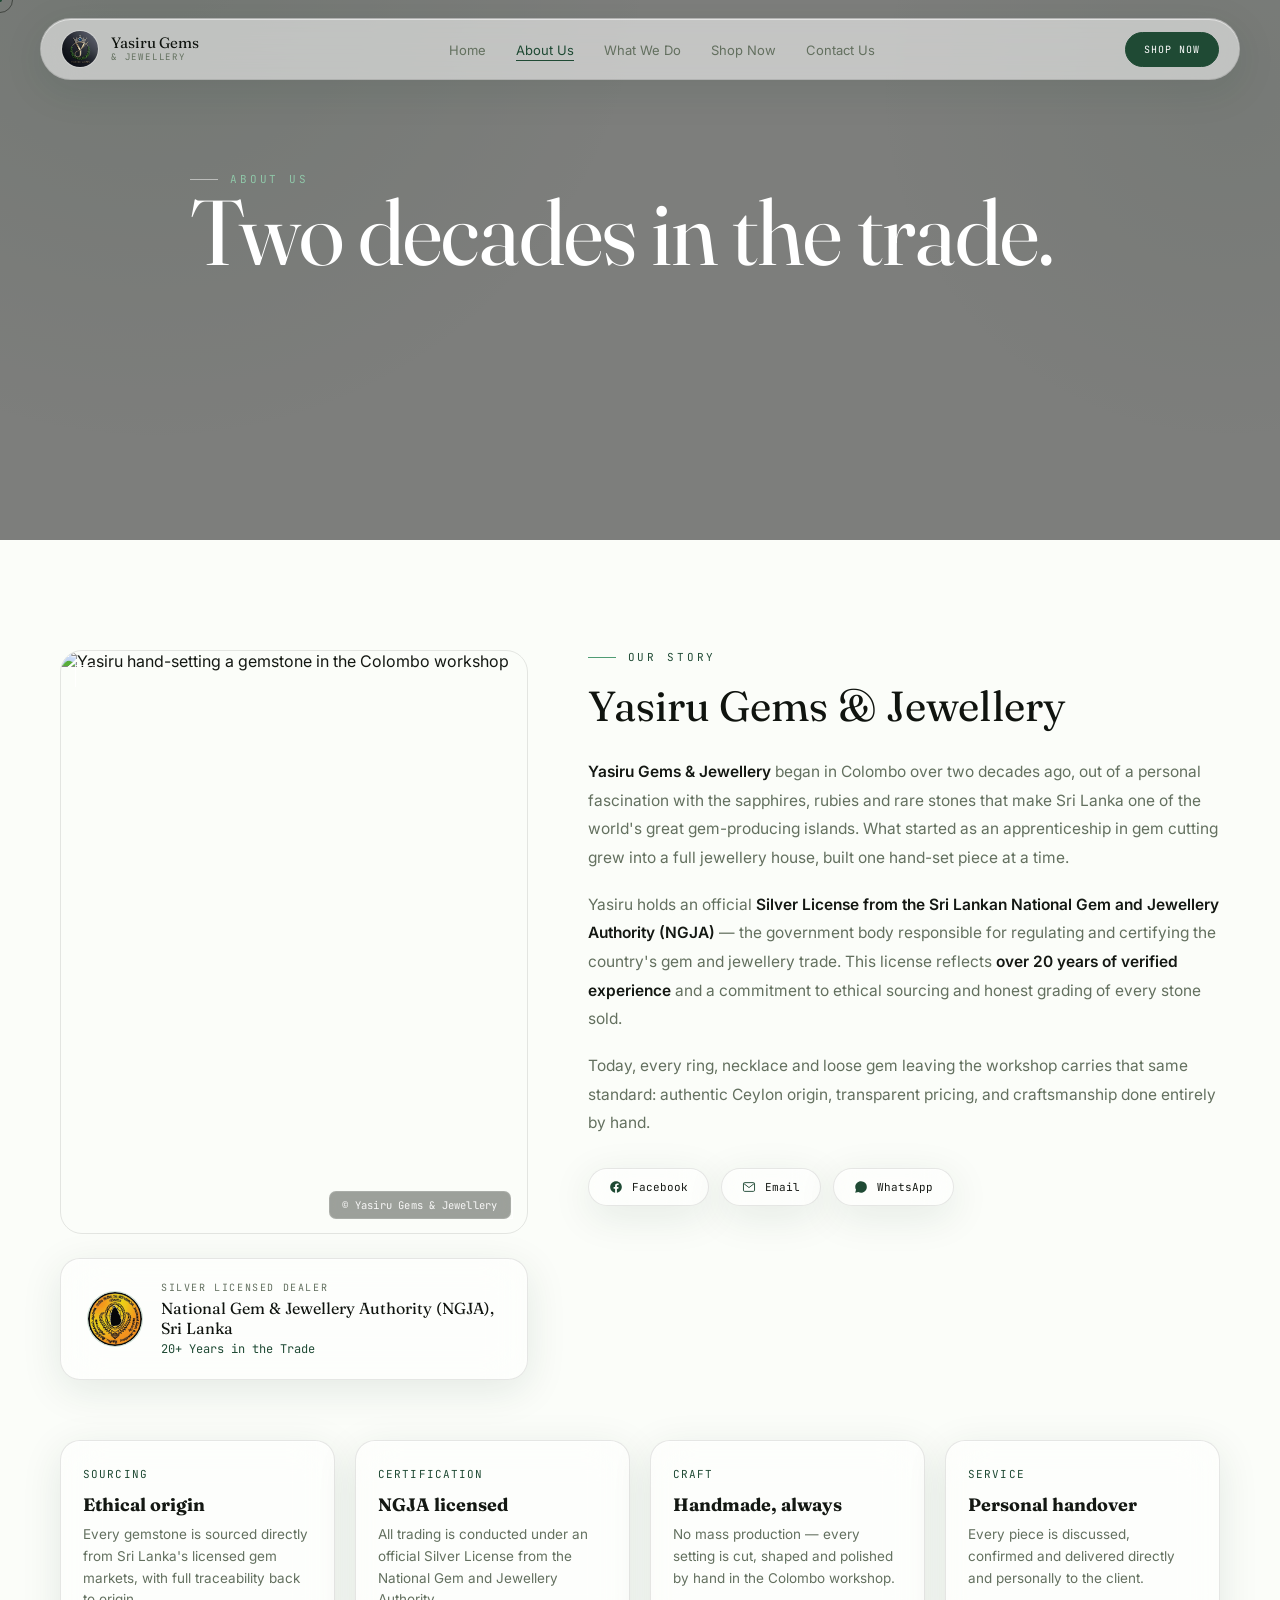
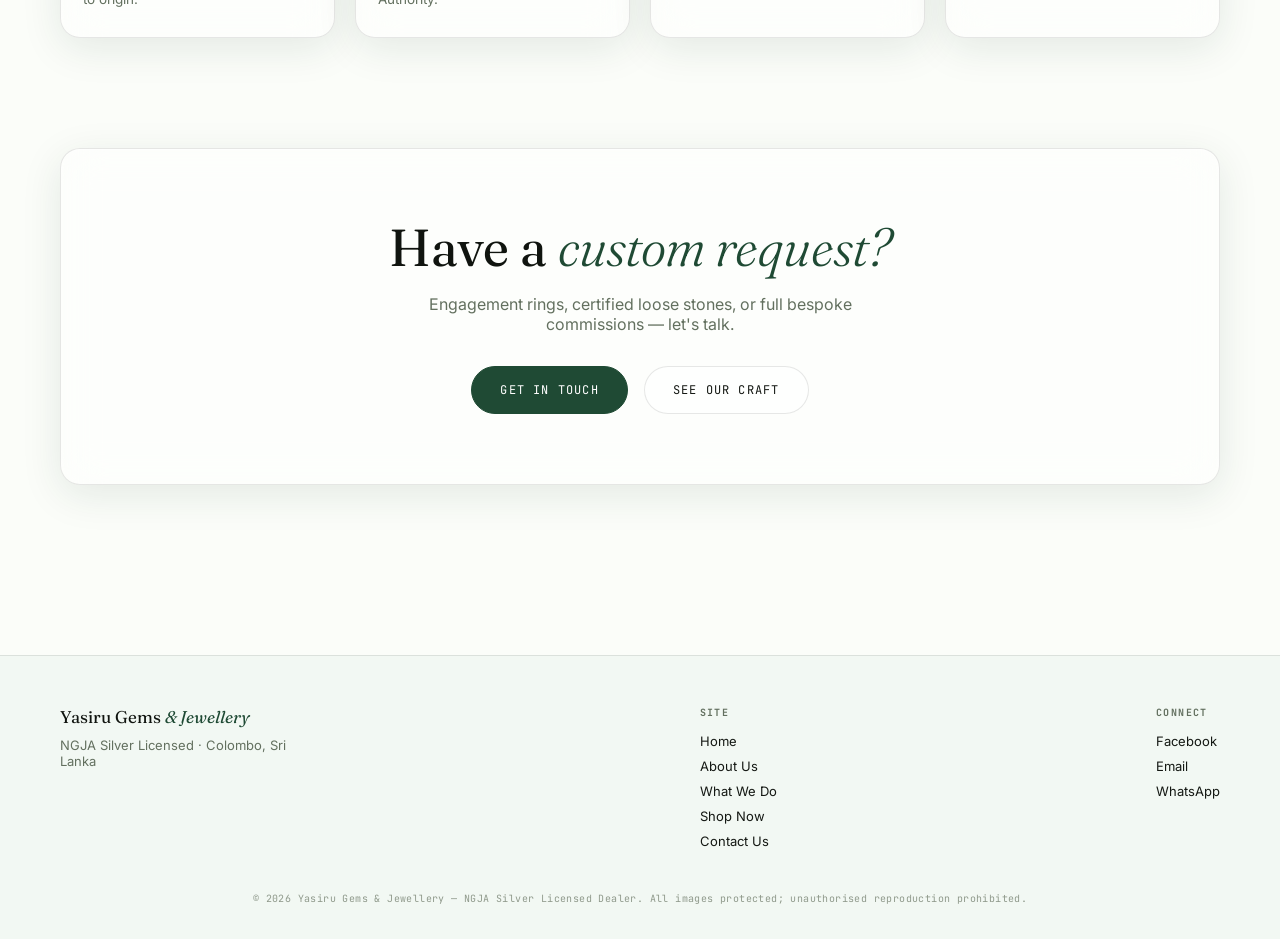
==== about.html @ 911e7b84 "Refactor hero section with new video implementation Updated the hero section to improve video handli" ====
<!DOCTYPE html>
<html lang="en">
<head>
<meta charset="UTF-8">
<meta name="viewport" content="width=device-width, initial-scale=1.0">
<title>About Us | Yasiru Gems &amp; Jewellery</title>
<meta name="description" content="Meet Yasiru — 20+ years crafting fine Sri Lankan gemstone jewellery, NGJA Silver Licensed dealer based in Colombo, Sri Lanka.">
<link rel="canonical" href="https://www.yasirugems.com/about.html">
<link rel="icon" type="image/png" href="YasiruGems.jpg">
<link rel="preconnect" href="https://fonts.googleapis.com">
<link rel="preconnect" href="https://fonts.gstatic.com" crossorigin>
<link href="https://fonts.googleapis.com/css2?family=Fraunces:ital,opsz,wght@0,9..144,300;0,9..144,400;0,9..144,500;0,9..144,600;1,9..144,400;1,9..144,500&family=Inter:wght@300;400;500;600&family=JetBrains+Mono:wght@300;400;500&display=swap" rel="stylesheet">
<link rel="stylesheet" href="assets/css/style.css">
</head>
<body data-whatsapp-number="94712802569">

<div class="bg-wash"></div>
<div class="cursor-ring" id="cursorRing"></div>
<div class="cursor-dot" id="cursorDot"></div>

<header>
  <div class="navbar glass">
    <a href="index.html" class="brand">
      <div class="logo-slot"><img src="YasiruGems.jpg"></div>
      <div class="brand-name">Yasiru Gems<span>&amp; Jewellery</span></div>
    </a>
    <nav>
      <ul>
        <li><a href="index.html">Home</a></li>
        <li><a href="about.html" class="active">About Us</a></li>
        <li><a href="what-we-do.html">What We Do</a></li>
        <li><a href="shop.html">Shop Now</a></li>
        <li><a href="contact.html">Contact Us</a></li>
      </ul>
    </nav>
    <a href="shop.html" class="btn small primary">Shop Now</a>
    <button class="nav-toggle" id="navToggle" aria-label="Menu"><span></span></button>
  </div>
</header>

<div class="mobile-menu" id="mobileMenu">
  <a href="index.html">Home</a>
  <a href="about.html" class="active">About Us</a>
  <a href="what-we-do.html">What We Do</a>
  <a href="shop.html">Shop Now</a>
  <a href="contact.html">Contact Us</a>
</div>

<section style="position: relative; width: 100%; height: 60vh; min-height: 400px; overflow: hidden; display: flex; align-items: center;">
  <video src="AboutBanner.mp4" autoplay muted loop playsinline style="position: absolute; top: 0; left: 0; width: 100%; height: 100%; object-fit: cover; z-index: 1;"></video>
  <div style="position: absolute; top: 0; left: 0; width: 100%; height: 100%; background: rgba(0,0,0,0.5); z-index: 2;"></div>
  <div class="hero-content" style="position: relative; z-index: 3; width: 100%;">
    <div class="wrap">
      <div class="eyebrow on-dark">ABOUT US</div>
      <h1 class="headline">Two decades in the trade.</h1>
    </div>
  </div>
</section>
  
<section class="section-pad">
  <div class="wrap">
    <div class="about-grid">
      <div class="reveal">
        <!-- PORTRAIT / WORKSHOP PHOTO: swap the src to update this image. Watermark is added automatically. -->
        <div class="portrait-frame">
          <img src="https://images.unsplash.com/photo-1617038220319-276d3cfab638?q=80&w=1000&auto=format&fit=crop" alt="Yasiru hand-setting a gemstone in the Colombo workshop">
          <div class="frame-corner frame-tl"></div>
          <div class="frame-corner frame-br"></div>
        </div>

        <!-- NGJA BADGE — replace the "N" below with <img src="assets/img/ngja-logo.png" alt="..."> to use the official NGJA logo -->
        <div class="cert-badge glass" style="margin-top:24px;">
          <div class="cert-ring"> <img src="NGJA.jpg"></div>
          <div class="cert-text">
            <div class="label">Silver Licensed Dealer</div>
            <div class="name">National Gem &amp; Jewellery Authority (NGJA), Sri Lanka</div>
            <div class="id">20+ Years in the Trade</div>
          </div>
        </div>
      </div>

      <div class="reveal about-copy" style="transition-delay:.1s">
        <div class="eyebrow">OUR STORY</div>
        <h2 style="font-family:var(--display);font-weight:400;font-size:clamp(28px,3.6vw,42px);margin:16px 0 26px;color:var(--black);">Yasiru Gems &amp; Jewellery</h2>

        <p><strong>Yasiru Gems &amp; Jewellery</strong> began in Colombo over two decades ago, out of a personal fascination with the sapphires, rubies and rare stones that make Sri Lanka one of the world's great gem-producing islands. What started as an apprenticeship in gem cutting grew into a full jewellery house, built one hand-set piece at a time.</p>

        <p>Yasiru holds an official <strong>Silver License from the Sri Lankan National Gem and Jewellery Authority (NGJA)</strong> — the government body responsible for regulating and certifying the country's gem and jewellery trade. This license reflects <strong>over 20 years of verified experience</strong> and a commitment to ethical sourcing and honest grading of every stone sold.</p>

        <p>Today, every ring, necklace and loose gem leaving the workshop carries that same standard: authentic Ceylon origin, transparent pricing, and craftsmanship done entirely by hand.</p>

        <!-- SOCIAL LINKS — edit hrefs to update -->
        <div class="social-row">
          <a class="social-pill glass" href="https://www.facebook.com/profile.php?id=61566966630931" target="_blank" rel="noopener">
            <svg viewBox="0 0 24 24" fill="currentColor"><path d="M22 12.06C22 6.5 17.52 2 12 2S2 6.5 2 12.06c0 5 3.66 9.15 8.44 9.94v-7.03H7.9v-2.9h2.54V9.85c0-2.5 1.49-3.89 3.78-3.89 1.09 0 2.23.2 2.23.2v2.46h-1.26c-1.24 0-1.63.77-1.63 1.56v1.88h2.78l-.44 2.9h-2.34V22c4.78-.8 8.44-4.94 8.44-9.94z"/></svg>
            Facebook
          </a>
          <a class="social-pill glass" href="mailto:Yasirugems@gmail.com">
            <svg viewBox="0 0 24 24" fill="none" stroke="currentColor" stroke-width="1.6"><rect x="2.5" y="4.5" width="19" height="15" rx="2"/><path d="M3 6l9 7 9-7"/></svg>
            Email
          </a>
          <a class="social-pill glass" href="#" data-whatsapp-msg="Hello Yasiru, I'd like to get in touch about your gems and jewellery.">
            <svg viewBox="0 0 24 24" fill="currentColor"><path d="M12.04 2C6.58 2 2.13 6.45 2.13 11.91c0 1.75.46 3.45 1.33 4.95L2.05 22l5.28-1.38a9.87 9.87 0 004.71 1.2h.01c5.46 0 9.91-4.45 9.91-9.91 0-2.65-1.03-5.14-2.9-7.01A9.82 9.82 0 0012.04 2z"/></svg>
            WhatsApp
          </a>
        </div>
      </div>
    </div>

    <!-- ============================================================
         VALUES TIMELINE — EDIT: tag, title, body for each card
         ============================================================ -->
    <div class="timeline">
      <div class="timeline-item glass reveal">
        <div class="yr">SOURCING</div>
        <h4>Ethical origin</h4>
        <p>Every gemstone is sourced directly from Sri Lanka's licensed gem markets, with full traceability back to origin.</p>
      </div>
      <div class="timeline-item glass reveal" style="transition-delay:.06s">
        <div class="yr">CERTIFICATION</div>
        <h4>NGJA licensed</h4>
        <p>All trading is conducted under an official Silver License from the National Gem and Jewellery Authority.</p>
      </div>
      <div class="timeline-item glass reveal" style="transition-delay:.12s">
        <div class="yr">CRAFT</div>
        <h4>Handmade, always</h4>
        <p>No mass production — every setting is cut, shaped and polished by hand in the Colombo workshop.</p>
      </div>
      <div class="timeline-item glass reveal" style="transition-delay:.18s">
        <div class="yr">SERVICE</div>
        <h4>Personal handover</h4>
        <p>Every piece is discussed, confirmed and delivered directly and personally to the client.</p>
      </div>
    </div>
  </div>
</section>

<!-- ============ CTA — EDIT: heading, subtext, button labels/links ============ -->
<section class="section-pad" style="padding-top:0;">
  <div class="wrap">
    <div class="cta-panel glass reveal">
      <h2>Have a <em>custom request?</em></h2>
      <p>Engagement rings, certified loose stones, or full bespoke commissions — let's talk.</p>
      <div class="cta-actions">
        <a class="btn primary" href="contact.html">Get in Touch</a>
        <a class="btn" href="what-we-do.html">See Our Craft</a>
      </div>
    </div>
  </div>
</section>

<footer>
  <div class="wrap">
    <div class="footer-grid">
      <div>
        <div class="footer-brand">Yasiru Gems <em>&amp; Jewellery</em></div>
        <p style="color:var(--mist);font-size:13px;margin-top:10px;max-width:260px;">NGJA Silver Licensed &middot; Colombo, Sri Lanka</p>
      </div>
      <div class="footer-col">
        <h5>Site</h5>
        <a href="index.html">Home</a>
        <a href="about.html">About Us</a>
        <a href="what-we-do.html">What We Do</a>
        <a href="shop.html">Shop Now</a>
        <a href="contact.html">Contact Us</a>
      </div>
      <div class="footer-col">
        <h5>Connect</h5>
        <a href="https://www.facebook.com/profile.php?id=61566966630931" target="_blank" rel="noopener">Facebook</a>
        <a href="mailto:Yasirugems@gmail.com">Email</a>
        <a href="#" data-whatsapp-msg="Hello Yasiru, I'd like to get in touch about your gems and jewellery.">WhatsApp</a>
      </div>
    </div>
    <div class="footer-note">&copy; <span class="js-year"></span> Yasiru Gems &amp; Jewellery — NGJA Silver Licensed Dealer. All images protected; unauthorised reproduction prohibited.</div>
  </div>
</footer>

<script src="assets/js/main.js"></script>
</body>
</html>
---- assets/css/style.css ----
/* ==========================================================================
   Yasiru Gems & Jewellery — shared stylesheet
   Palette: light green (jade/emerald) / white / black · liquid glass (glassmorphism)
   ========================================================================== */

:root{
  --green-deep:   #1F4A34;
  --green:        #4F9C74;
  --green-mid:    #8FC7A8;
  --green-light:  #E1F3E7;
  --black:        #10140F;
  --ink:          #141813;
  --mist:         #63705F;
  --mist-soft:    #8F998B;
  --white:        #FBFDF9;
  --paper:        #F2F8F3;

  --glass-fill:      rgba(255,255,255,0.55);
  --glass-fill-soft: rgba(255,255,255,0.38);
  --glass-border:    rgba(20,24,19,0.10);
  --glass-shadow:    0 10px 40px rgba(20,60,40,0.10);

  --glass-fill-dark:   rgba(16,20,15,0.44);
  --glass-border-dark: rgba(255,255,255,0.18);

  --display: 'Fraunces', serif;
  --body: 'Inter', sans-serif;
  --mono: 'JetBrains Mono', monospace;

  --radius: 20px;
  --radius-sm: 12px;
  --container: 1240px;
}

*{margin:0;padding:0;box-sizing:border-box;}
html{scroll-behavior:smooth;}

body{
  background:var(--white);
  color:var(--ink);
  font-family:var(--body);
  overflow-x:hidden;
  -webkit-font-smoothing:antialiased;
  cursor:none;
}
@media (hover:none), (pointer:coarse){ body{cursor:auto;} }

a{color:inherit;text-decoration:none;}
ul{list-style:none;}
img{max-width:100%;display:block;-webkit-user-drag:none;user-select:none;}
button{font-family:inherit;}
::selection{background:rgba(127,174,140,0.35);}

.wrap{max-width:var(--container);margin:0 auto;padding:0 40px;}
section{position:relative;}

/* background texture wash */
.bg-wash{
  position:fixed;inset:0;z-index:-1;pointer-events:none;
  background:
    radial-gradient(900px circle at 12% -6%, rgba(127,174,140,0.16), transparent 55%),
    radial-gradient(700px circle at 96% 10%, rgba(127,174,140,0.10), transparent 50%),
    var(--white);
}

/* ---------- custom cursor ---------- */
.cursor-ring{
  position:fixed;top:0;left:0;width:26px;height:26px;
  border:1px solid rgba(23,27,21,0.55);
  border-radius:50%;pointer-events:none;z-index:9999;
  transform:translate(-50%,-50%);
  transition:width .25s ease,height .25s ease,border-color .25s ease,background .25s ease;
}
.cursor-ring::before{
  content:'';position:absolute;top:50%;left:50%;width:3px;height:3px;
  background:var(--green-deep);border-radius:50%;transform:translate(-50%,-50%);
}
.cursor-ring.hovered{width:58px;height:58px;background:rgba(127,174,140,0.14);border-color:var(--green);}
.cursor-ring.on-dark{border-color:rgba(255,255,255,0.7);}
.cursor-ring.on-dark::before{background:#fff;}
.cursor-dot{position:fixed;top:0;left:0;width:4px;height:4px;background:var(--green-deep);border-radius:50%;pointer-events:none;z-index:9999;transform:translate(-50%,-50%);}
@media (hover:none), (pointer:coarse){ .cursor-ring,.cursor-dot{display:none;} }

/* ---------- glass utility ---------- */
.glass{
  background:var(--glass-fill);
  backdrop-filter:blur(20px) saturate(140%);
  -webkit-backdrop-filter:blur(20px) saturate(140%);
  border:1px solid var(--glass-border);
  border-radius:var(--radius);
  box-shadow:var(--glass-shadow), inset 0 1px 0 rgba(255,255,255,0.5);
  position:relative;overflow:hidden;
}
.glass::after{
  content:'';position:absolute;inset:0;pointer-events:none;
  background:radial-gradient(380px circle at var(--mx,50%) var(--my,50%), rgba(127,174,140,0.20), transparent 60%);
  opacity:0;transition:opacity .35s ease;
}
.glass:hover::after{opacity:1;}
.glass-dark{
  background:var(--glass-fill-dark);
  backdrop-filter:blur(18px) saturate(140%);
  -webkit-backdrop-filter:blur(18px) saturate(140%);
  border:1px solid var(--glass-border-dark);
  color:#fff;
}
.glass-dark::after{background:radial-gradient(380px circle at var(--mx,50%) var(--my,50%), rgba(255,255,255,0.14), transparent 60%);}

/* ---------- eyebrow / headings ---------- */
.eyebrow{
  font-family:var(--mono);font-size:11px;letter-spacing:.26em;text-transform:uppercase;
  color:var(--green-deep);display:flex;align-items:center;gap:12px;
}
.eyebrow::before{content:'';width:28px;height:1px;background:var(--green);display:inline-block;}
.eyebrow.on-dark{color:var(--green-mid);}
.eyebrow.on-dark::before{background:rgba(255,255,255,0.5);}

.section-head{max-width:640px;margin-bottom:50px;}
.section-head h2{font-family:var(--display);font-weight:400;font-size:clamp(30px,4vw,48px);margin-top:16px;line-height:1.1;color:var(--black);}
.section-head h2 em{font-style:italic;color:var(--green-deep);font-weight:300;}
.section-head p{color:var(--mist);font-weight:400;margin-top:16px;line-height:1.7;}
.section-pad{padding:110px 0;}
@media (max-width:720px){ .section-pad{padding:76px 0;} .wrap{padding:0 22px;} }

/* ---------- buttons ---------- */
.btn{
  display:inline-flex;align-items:center;gap:10px;padding:15px 28px;border-radius:100px;
  font-family:var(--mono);font-size:12px;letter-spacing:.1em;text-transform:uppercase;
  border:1px solid var(--glass-border);background:rgba(255,255,255,0.5);color:var(--ink);
  transition:all .35s ease;cursor:pointer;
}
.btn:hover{background:#fff;border-color:var(--green);box-shadow:0 8px 30px rgba(127,174,140,0.30);transform:translateY(-1px);}
.btn.primary{background:var(--green-deep);color:#fff;border-color:var(--green-deep);}
.btn.primary:hover{background:#26402f;box-shadow:0 10px 34px rgba(47,74,59,0.35);}
.btn.on-dark{background:rgba(255,255,255,0.12);color:#fff;border-color:rgba(255,255,255,0.3);}
.btn.on-dark:hover{background:rgba(255,255,255,0.22);}
.btn.small{padding:10px 18px;font-size:10px;}
.btn svg{width:14px;height:14px;}

/* ============================================================
   NAV
   ============================================================ */
header{position:fixed;top:0;left:0;right:0;z-index:100;padding:18px 0;display:flex;justify-content:center;}
.navbar{width:calc(100% - 80px);max-width:1200px;display:flex;align-items:center;justify-content:space-between;padding:11px 20px;border-radius:100px;}
.brand{display:flex;align-items:center;gap:12px;}
.logo-slot{
  width:38px;height:38px;border-radius:50%;border:1px solid var(--glass-border);
  display:flex;align-items:center;justify-content:center;overflow:hidden;flex-shrink:0;
  font-family:var(--display);font-style:italic;font-size:15px;background:rgba(255,255,255,0.6);color:var(--green-deep);
}
.logo-slot img{width:100%;height:100%;object-fit:cover;}
.brand-name{font-family:var(--display);font-size:15px;color:var(--black);line-height:1.1;}
.brand-name span{display:block;font-family:var(--mono);font-size:9px;letter-spacing:.2em;color:var(--mist);text-transform:uppercase;margin-top:2px;}
nav ul{display:flex;gap:30px;}
nav a{font-size:13px;color:var(--mist);position:relative;padding-bottom:3px;transition:color .3s ease;}
nav a:hover, nav a.active{color:var(--green-deep);}
nav a::after{content:'';position:absolute;left:0;bottom:0;width:0;height:1px;background:var(--green-deep);transition:width .3s ease;}
nav a:hover::after, nav a.active::after{width:100%;}
.nav-toggle{display:none;width:38px;height:38px;border-radius:50%;border:1px solid var(--glass-border);align-items:center;justify-content:center;cursor:pointer;background:transparent;}
.nav-toggle span,.nav-toggle span::before,.nav-toggle span::after{content:'';display:block;width:16px;height:1px;background:var(--ink);position:relative;}
.nav-toggle span::before{position:absolute;top:-5px;}
.nav-toggle span::after{position:absolute;top:5px;}
.mobile-menu{position:fixed;inset:0;z-index:99;background:rgba(251,253,249,0.97);backdrop-filter:blur(20px);display:flex;flex-direction:column;align-items:center;justify-content:center;gap:28px;opacity:0;pointer-events:none;transition:opacity .4s ease;}
.mobile-menu.open{opacity:1;pointer-events:all;}
.mobile-menu a{font-family:var(--display);font-size:26px;color:var(--ink);}
.mobile-menu a.active{color:var(--green-deep);font-style:italic;}
@media (max-width:820px){
  nav ul{display:none;}
  .nav-toggle{display:flex;}
  .navbar{width:calc(100% - 32px);padding:9px 16px;}
}

/* ============================================================
   HERO (with background banner image)
   ============================================================ */
.hero-bg{
  min-height:100vh;position:relative;display:flex;align-items:flex-end;
  background-size:cover;background-position:center;
}
.hero-bg::before{
  content:'';position:absolute;inset:0;
  background:linear-gradient(180deg, rgba(18,22,15,0.35) 0%, rgba(18,22,15,0.20) 40%, rgba(18,22,15,0.78) 100%);
}
.hero-content{position:relative;z-index:2;padding:0 0 90px;width:100%;color:#fff;}
.hero-content .wrap{max-width:980px;}
h1.headline{font-family:var(--display);font-weight:400;font-size:clamp(40px,7.2vw,92px);line-height:1.0;letter-spacing:-0.01em;}
h1.headline em{font-style:italic;font-weight:300;color:var(--green-mid);}
.hero-sub{margin-top:24px;max-width:540px;font-size:16px;line-height:1.75;font-weight:300;color:rgba(255,255,255,0.86);}
.hero-actions{margin-top:38px;display:flex;gap:16px;flex-wrap:wrap;}
.hero-pagehead{
  min-height:56vh;display:flex;align-items:flex-end;background-size:cover;background-position:center;position:relative;
}
.hero-pagehead::before{content:'';position:absolute;inset:0;background:linear-gradient(180deg, rgba(18,22,15,0.30) 0%, rgba(18,22,15,0.75) 100%);}
.hero-pagehead .hero-content{padding-bottom:64px;}
.hero-pagehead h1.headline{font-size:clamp(34px,6vw,66px);}

/* ---------- stats strip ---------- */
.stats-strip{display:grid;grid-template-columns:repeat(4,1fr);}
.stat{padding:34px 26px;border-right:1px solid var(--glass-border);}
.stat:last-child{border-right:none;}
.stat .num{font-family:var(--display);font-size:34px;font-style:italic;color:var(--green-deep);}
.stat .lbl{font-family:var(--mono);font-size:10px;letter-spacing:.12em;text-transform:uppercase;color:var(--mist);margin-top:8px;}
@media (max-width:820px){ .stats-strip{grid-template-columns:repeat(2,1fr);} .stat:nth-child(2){border-right:none;} }

/* ============================================================
   ABOUT
   ============================================================ */
.about-grid{display:grid;grid-template-columns:0.85fr 1.15fr;gap:60px;align-items:start;}
.portrait-frame{border-radius:22px;overflow:hidden;position:relative;border:1px solid var(--glass-border);aspect-ratio:4/5;}
.portrait-frame img{width:100%;height:100%;object-fit:cover;}
.portrait-frame .frame-corner{position:absolute;width:22px;height:22px;border-color:rgba(255,255,255,0.85);}
.frame-tl{top:14px;left:14px;border-top:1px solid;border-left:1px solid;}
.frame-br{bottom:14px;right:14px;border-bottom:1px solid;border-right:1px solid;}
.about-copy p{color:var(--mist);font-weight:400;line-height:1.85;font-size:15.5px;margin-bottom:18px;}
.about-copy p strong{color:var(--ink);font-weight:600;}
.cert-badge{margin-top:28px;padding:22px 26px;display:flex;align-items:center;gap:18px;}
.cert-ring{width:56px;height:56px;border-radius:50%;border:1px solid var(--glass-border);display:flex;align-items:center;justify-content:center;flex-shrink:0;font-family:var(--display);font-style:italic;font-size:20px;color:var(--green-deep);position:relative;background:var(--green-light);overflow:hidden;}
.cert-ring::before{content:'';position:absolute;inset:5px;border:1px dashed rgba(47,74,59,0.3);border-radius:50%;pointer-events:none;}
.cert-ring img{width:100%;height:100%;object-fit:cover;border-radius:50%;}
.cert-text .label{font-family:var(--mono);font-size:10px;letter-spacing:.16em;text-transform:uppercase;color:var(--mist);}
.cert-text .name{font-family:var(--display);font-size:16px;margin-top:4px;color:var(--black);}
.cert-text .id{font-family:var(--mono);font-size:12px;color:var(--green-deep);margin-top:3px;}
.social-row{margin-top:30px;display:flex;gap:12px;flex-wrap:wrap;}
.social-pill{display:flex;align-items:center;gap:9px;padding:11px 20px;border-radius:100px;font-family:var(--mono);font-size:11px;}
.social-pill svg{width:14px;height:14px;color:var(--green-deep);}

.timeline{margin-top:60px;display:grid;grid-template-columns:repeat(4,1fr);gap:20px;}
.timeline-item{padding:26px 22px;}
.timeline-item .yr{font-family:var(--mono);font-size:11px;color:var(--green-deep);letter-spacing:.1em;}
.timeline-item h4{font-family:var(--display);font-size:18px;margin:12px 0 8px;}
.timeline-item p{color:var(--mist);font-size:13.5px;line-height:1.6;}
@media (max-width:1000px){ .about-grid{grid-template-columns:1fr;} .timeline{grid-template-columns:repeat(2,1fr);} }

/* ============================================================
   SERVICES ("What We Do")
   ============================================================ */
.services-grid{display:grid;grid-template-columns:repeat(3,1fr);gap:24px;}
.service-card{padding:36px 30px;}
.service-card .icon{width:52px;height:52px;border-radius:16px;background:var(--green-light);display:flex;align-items:center;justify-content:center;margin-bottom:22px;}
.service-card .icon svg{width:24px;height:24px;color:var(--green-deep);}
.service-card h3{font-family:var(--display);font-size:22px;font-weight:400;margin-bottom:12px;color:var(--black);}
.service-card p{color:var(--mist);font-size:14.5px;line-height:1.75;}
.service-card ul{margin-top:16px;}
.service-card li{font-family:var(--mono);font-size:11px;color:var(--green-deep);padding:6px 0;border-top:1px solid var(--glass-border);letter-spacing:.03em;}
@media (max-width:900px){ .services-grid{grid-template-columns:1fr;} }

.process-strip{display:grid;grid-template-columns:repeat(4,1fr);gap:20px;margin-top:60px;}
.process-step{padding:24px 20px;text-align:left;}
.process-step .n{font-family:var(--display);font-style:italic;font-size:26px;color:var(--green-mid);}
.process-step h4{font-family:var(--display);font-size:16px;margin:10px 0 6px;}
.process-step p{color:var(--mist);font-size:13px;line-height:1.6;}
@media (max-width:820px){ .process-strip{grid-template-columns:repeat(2,1fr);} }

/* ============================================================
   GALLERY / MEDIA CENTER
   ============================================================ */
.gallery-toolbar{display:flex;justify-content:space-between;align-items:flex-end;flex-wrap:wrap;gap:24px;margin-bottom:50px;}
.filters{display:flex;gap:10px;flex-wrap:wrap;}
.filter-btn{padding:9px 18px;border-radius:100px;border:1px solid var(--glass-border);font-family:var(--mono);font-size:11px;letter-spacing:.06em;text-transform:uppercase;color:var(--mist);background:rgba(255,255,255,0.5);cursor:pointer;transition:all .3s ease;}
.filter-btn:hover{color:var(--green-deep);border-color:var(--green);}
.filter-btn.active{background:var(--green-deep);color:#fff;border-color:var(--green-deep);}

.search-row{position:relative;max-width:280px;width:100%;}
.search-row input{
  width:100%;padding:11px 16px 11px 38px;border-radius:100px;border:1px solid var(--glass-border);
  background:rgba(255,255,255,0.5);font-family:var(--mono);font-size:12px;color:var(--ink);outline:none;
}
.search-row input:focus{border-color:var(--green);}
.search-row svg{position:absolute;left:14px;top:50%;transform:translateY(-50%);width:14px;height:14px;color:var(--mist);}

.gallery-grid{display:grid;grid-template-columns:repeat(3,1fr);gap:26px;}
.photo-card{display:flex;flex-direction:column;opacity:0;transform:translateY(24px);transition:opacity .7s cubic-bezier(.16,1,.3,1), transform .7s cubic-bezier(.16,1,.3,1);}
.photo-card.in-view{opacity:1;transform:translateY(0);}
.photo-card[data-size="tall"]{grid-row:span 2;}
.photo-card:hover{transform:translateY(-6px);}

.photo-frame{position:relative;border-radius:18px;overflow:hidden;border:1px solid var(--glass-border);flex:1;min-height:250px;background:var(--paper);cursor:pointer;}
.photo-frame img{width:100%;height:100%;object-fit:cover;display:block;transition:transform .6s cubic-bezier(.16,1,.3,1);}
.photo-card:hover .photo-frame img{transform:scale(1.045);}

/* ==========================================================================
   GLOBAL AUTOMATIC WATERMARK
   Applied purely in CSS to every image frame on the site — hero banners,
   the portrait, and every gallery/product photo. Nothing needs to be
   added per image; any element using one of the classes below gets the
   stamp automatically. To change the watermark text, edit the single
   line below marked "WATERMARK TEXT" — it updates every image at once.
   ========================================================================== */
.photo-frame,
.portrait-frame,
.hero-bg,
.hero-pagehead{ position:relative; } /* required so the stamp can be positioned inside */

.photo-frame::after,
.portrait-frame::after,
.hero-bg::after,
.hero-pagehead::after{
  content:"© Yasiru Gems & Jewellery";     /* <-- WATERMARK TEXT — edit this line only */
  position:absolute;
  bottom:14px; right:16px;
  z-index:5;
  font-family:var(--mono);
  font-size:10.5px;
  letter-spacing:.02em;
  color:rgba(255,255,255,0.92);
  background:rgba(15,20,13,0.4);
  backdrop-filter:blur(6px);-webkit-backdrop-filter:blur(6px);
  padding:6px 12px;
  border-radius:7px;
  border:1px solid rgba(255,255,255,0.14);
  pointer-events:none;
  white-space:nowrap;
}
/* Hero banners sit lower in the viewport, so nudge their stamp up slightly */
.hero-bg::after,
.hero-pagehead::after{ bottom:26px; }
@media (max-width:560px){
  .photo-frame::after,
  .portrait-frame::after,
  .hero-bg::after,
  .hero-pagehead::after{ font-size:9px; padding:5px 9px; }
}
.media-overlay{position:absolute;inset:0;background:linear-gradient(180deg, transparent 40%, rgba(15,20,13,0.86) 100%);opacity:0;transition:opacity .4s ease;display:flex;flex-direction:column;justify-content:flex-end;padding:22px;}
.photo-card:hover .media-overlay{opacity:1;}
.overlay-top{position:absolute;top:16px;left:16px;right:16px;display:flex;justify-content:space-between;align-items:flex-start;opacity:0;transition:opacity .4s ease;}
.photo-card:hover .overlay-top{opacity:1;}
.id-tag{font-family:var(--mono);font-size:10px;letter-spacing:.08em;padding:6px 12px;border-radius:100px;background:rgba(15,20,13,0.5);backdrop-filter:blur(8px);border:1px solid rgba(255,255,255,0.2);color:#fff;}
.protected-tag{font-family:var(--mono);font-size:9px;letter-spacing:.08em;color:#dfe8dd;display:flex;align-items:center;gap:5px;padding:6px 10px;border-radius:100px;background:rgba(15,20,13,0.5);backdrop-filter:blur(8px);border:1px solid rgba(255,255,255,0.14);}
.protected-tag svg{width:10px;height:10px;}
.overlay-info h3{font-family:var(--display);font-size:19px;font-weight:400;color:#fff;margin-bottom:6px;}
.overlay-meta{font-family:var(--mono);font-size:10.5px;color:var(--green-mid);letter-spacing:.04em;margin-bottom:10px;}
.hashtags{display:flex;flex-wrap:wrap;gap:6px;margin-bottom:16px;}
.hashtags span{font-family:var(--mono);font-size:9.5px;color:#cfe0d1;background:rgba(255,255,255,0.08);padding:3px 9px;border-radius:100px;}
.buy-row{display:flex;align-items:center;justify-content:space-between;gap:10px;}
.price-tag{font-family:var(--mono);font-size:13px;color:#fff;}
.buy-btn{display:flex;align-items:center;gap:8px;padding:10px 18px;border-radius:100px;background:var(--green);color:#0f1a13;font-family:var(--mono);font-size:10.5px;letter-spacing:.06em;text-transform:uppercase;border:none;cursor:pointer;transition:all .3s ease;white-space:nowrap;}
.buy-btn:hover{background:#94c2a0;box-shadow:0 0 24px rgba(127,174,140,0.5);transform:translateY(-1px);}
.buy-btn svg{width:13px;height:13px;}
.photo-caption{padding:16px 4px 0;display:flex;justify-content:space-between;align-items:baseline;}
.cap-title{font-family:var(--display);font-size:16px;color:var(--black);}
.cap-loc{font-family:var(--mono);font-size:10px;color:var(--mist);letter-spacing:.05em;text-transform:uppercase;}
.empty-state{grid-column:1/-1;padding:60px 20px;text-align:center;color:var(--mist);font-family:var(--mono);font-size:13px;}

@media (max-width:1000px){ .gallery-grid{grid-template-columns:repeat(2,1fr);} }
@media (max-width:640px){ .gallery-grid{grid-template-columns:1fr;} .photo-card[data-size="tall"]{grid-row:span 1;} }

/* ============================================================
   CONTACT
   ============================================================ */
.contact-grid{display:grid;grid-template-columns:1fr 1fr;gap:26px;}
.contact-card{padding:36px 32px;}
.contact-card h3{font-family:var(--display);font-size:22px;margin-bottom:10px;color:var(--black);}
.contact-card p{color:var(--mist);font-size:14px;line-height:1.7;margin-bottom:22px;}
.contact-links{display:flex;flex-direction:column;gap:12px;}
.contact-links a{display:flex;align-items:center;gap:12px;padding:14px 18px;border-radius:14px;border:1px solid var(--glass-border);background:rgba(255,255,255,0.5);font-family:var(--mono);font-size:12.5px;transition:all .3s ease;}
.contact-links a:hover{border-color:var(--green);background:#fff;transform:translateX(4px);}
.contact-links svg{width:16px;height:16px;color:var(--green-deep);flex-shrink:0;}
.contact-form{display:flex;flex-direction:column;gap:14px;}
.contact-form input, .contact-form textarea{
  padding:14px 16px;border-radius:12px;border:1px solid var(--glass-border);background:rgba(255,255,255,0.5);
  font-family:var(--body);font-size:14px;color:var(--ink);outline:none;resize:vertical;
}
.contact-form input:focus, .contact-form textarea:focus{border-color:var(--green);}
.contact-form label{font-family:var(--mono);font-size:10px;letter-spacing:.1em;text-transform:uppercase;color:var(--mist);margin-bottom:-6px;}
@media (max-width:900px){ .contact-grid{grid-template-columns:1fr;} }

/* ============================================================
   CTA PANEL (shared, e.g. before footer)
   ============================================================ */
.cta-panel{padding:70px 60px;text-align:center;}
.cta-panel h2{font-family:var(--display);font-size:clamp(28px,5vw,52px);font-weight:400;line-height:1.1;color:var(--black);}
.cta-panel h2 em{font-style:italic;color:var(--green-deep);font-weight:300;}
.cta-panel p{color:var(--mist);margin:18px auto 32px;max-width:480px;}
.cta-actions{display:flex;justify-content:center;gap:16px;flex-wrap:wrap;}
@media (max-width:720px){ .cta-panel{padding:50px 24px;} }

/* ============================================================
   FOOTER
   ============================================================ */
footer{padding:50px 0 34px;border-top:1px solid var(--glass-border);margin-top:60px;background:var(--paper);}
.footer-grid{display:flex;justify-content:space-between;align-items:flex-start;flex-wrap:wrap;gap:30px;}
.footer-brand{font-family:var(--display);font-size:17px;color:var(--black);}
.footer-brand em{font-style:italic;color:var(--green-deep);}
.footer-col h5{font-family:var(--mono);font-size:10px;letter-spacing:.14em;text-transform:uppercase;color:var(--mist);margin-bottom:14px;}
.footer-col a{display:block;font-size:13px;color:var(--ink);margin-bottom:9px;}
.footer-col a:hover{color:var(--green-deep);}
.footer-links{display:flex;gap:22px;flex-wrap:wrap;}
.footer-links a{font-family:var(--mono);font-size:11px;color:var(--mist);letter-spacing:.05em;}
.footer-links a:hover{color:var(--green-deep);}
.footer-note{font-family:var(--mono);font-size:10px;color:var(--mist-soft);margin-top:34px;text-align:center;letter-spacing:.04em;}

/* ---------- reveal on scroll ---------- */
.reveal{opacity:0;transform:translateY(28px);transition:opacity .9s cubic-bezier(.16,1,.3,1), transform .9s cubic-bezier(.16,1,.3,1);}
.reveal.in-view{opacity:1;transform:translateY(0);}

/* ---------- admin page ---------- */
.admin-shell{display:grid;grid-template-columns:1fr 1.1fr;gap:30px;align-items:start;}
.admin-form{padding:34px;display:flex;flex-direction:column;gap:16px;}
.admin-form h3{font-family:var(--display);font-size:22px;margin-bottom:4px;}
.admin-form .field{display:flex;flex-direction:column;gap:6px;}
.admin-form label{font-family:var(--mono);font-size:10px;letter-spacing:.1em;text-transform:uppercase;color:var(--mist);}
.admin-form input, .admin-form select, .admin-form textarea{
  padding:13px 15px;border-radius:12px;border:1px solid var(--glass-border);background:rgba(255,255,255,0.6);
  font-family:var(--body);font-size:13.5px;color:var(--ink);outline:none;
}
.admin-form input:focus, .admin-form select:focus, .admin-form textarea:focus{border-color:var(--green);}
.admin-form .hint{font-family:var(--mono);font-size:10.5px;color:var(--mist-soft);}
.admin-preview{padding:24px;}
.admin-list{margin-top:20px;display:flex;flex-direction:column;gap:10px;}
.admin-row{display:flex;align-items:center;justify-content:space-between;padding:12px 16px;border-radius:12px;border:1px solid var(--glass-border);background:rgba(255,255,255,0.5);font-family:var(--mono);font-size:12px;}
.admin-row button{border:none;background:transparent;color:#b34c4c;cursor:pointer;font-family:var(--mono);font-size:11px;text-transform:uppercase;}
.notice-banner{padding:14px 20px;border-radius:14px;font-family:var(--mono);font-size:11.5px;color:var(--green-deep);background:var(--green-light);border:1px solid rgba(127,174,140,0.35);margin-bottom:26px;line-height:1.6;}
@media (max-width:900px){ .admin-shell{grid-template-columns:1fr;} }

/* ============================================================
   LIGHTBOX — full-screen click-to-zoom modal
   ============================================================ */
.lightbox{
  position:fixed;inset:0;z-index:1000;
  display:flex;align-items:center;justify-content:center;
  opacity:0;pointer-events:none;
  transition:opacity .4s ease;
}
.lightbox.open{opacity:1;pointer-events:all;}
.lightbox-backdrop{
  position:absolute;inset:0;
  background:rgba(10,14,9,0.86);
  backdrop-filter:blur(6px);-webkit-backdrop-filter:blur(6px);
}
.lightbox-stage{
  position:relative;z-index:2;
  display:grid;grid-template-columns:1.4fr 1fr;
  gap:0;max-width:1100px;width:92%;max-height:86vh;
  border-radius:24px;overflow:hidden;
  box-shadow:0 40px 100px rgba(0,0,0,0.5);
  transform:scale(.96);transition:transform .4s cubic-bezier(.16,1,.3,1);
}
.lightbox.open .lightbox-stage{transform:scale(1);}
.lightbox-media{position:relative;background:#0d110b;display:flex;align-items:center;justify-content:center;border-radius:0;overflow:hidden;}
.lightbox-image{width:100%;height:100%;max-height:86vh;object-fit:contain;display:block;}
.lightbox-panel{padding:38px 34px;display:flex;flex-direction:column;overflow-y:auto;}
.lightbox-panel h3{font-family:var(--display);font-size:26px;font-weight:400;margin:14px 0 8px;color:#fff;}
.lightbox-panel .overlay-meta{color:var(--green-mid);margin-bottom:16px;}
.lightbox-panel .lb-desc{color:rgba(255,255,255,0.78);font-size:14px;line-height:1.7;font-weight:300;margin-bottom:16px;}
.lightbox-panel .hashtags{margin-bottom:6px;}
.lightbox-panel .price-tag{color:#fff;font-size:15px;}
.lightbox-close{
  position:absolute;top:22px;right:26px;z-index:5;
  width:42px;height:42px;border-radius:50%;
  background:rgba(255,255,255,0.1);border:1px solid rgba(255,255,255,0.25);
  color:#fff;display:flex;align-items:center;justify-content:center;cursor:pointer;
  transition:all .3s ease;
}
.lightbox-close:hover{background:rgba(255,255,255,0.22);transform:rotate(90deg);}
.lightbox-close svg{width:16px;height:16px;}
.lightbox-nav{
  position:relative;z-index:3;
  width:48px;height:48px;border-radius:50%;
  background:rgba(255,255,255,0.08);border:1px solid rgba(255,255,255,0.2);
  color:#fff;display:flex;align-items:center;justify-content:center;cursor:pointer;
  margin:0 22px;transition:all .3s ease;flex-shrink:0;
}
.lightbox-nav:hover{background:rgba(255,255,255,0.2);}
.lightbox-nav svg{width:18px;height:18px;}
.lightbox-prev svg{transform:rotate(180deg);}
@media (max-width:900px){
  .lightbox-stage{grid-template-columns:1fr;max-height:92vh;overflow-y:auto;}
  .lightbox-image{max-height:52vh;}
  .lightbox-nav{position:fixed;top:50%;transform:translateY(-50%);margin:0;}
  .lightbox-prev{left:14px;}
  .lightbox-next{right:14px;}
  .lightbox-close{top:14px;right:14px;}
}

/* ---------- logo image inside nav slot ---------- */
.logo-slot img{width:100%;height:100%;object-fit:cover;display:block;}



/* ============================================================
   CHECKOUT PAGE — ready-to-connect layout (PayPal / Stripe)
   ============================================================ */
.checkout-grid{display:grid;grid-template-columns:1.3fr 1fr;gap:26px;align-items:start;}
.checkout-card{padding:34px 32px;}
.checkout-card h3{font-family:var(--display);font-size:20px;font-weight:400;margin-bottom:18px;color:var(--black);}

.cart-line{display:flex;align-items:center;gap:16px;padding:14px 0;border-bottom:1px solid var(--glass-border);}
.cart-line:last-child{border-bottom:none;}
.cart-thumb{width:64px;height:64px;border-radius:12px;overflow:hidden;flex-shrink:0;position:relative;border:1px solid var(--glass-border);}
.cart-thumb img{width:100%;height:100%;object-fit:cover;}
.cart-info{flex:1;}
.cart-info .name{font-family:var(--display);font-size:15px;color:var(--ink);}
.cart-info .meta{font-family:var(--mono);font-size:10.5px;color:var(--mist);margin-top:3px;}
.cart-price{font-family:var(--mono);font-size:13.5px;color:var(--ink);white-space:nowrap;}

.summary-row{display:flex;justify-content:space-between;padding:9px 0;font-size:13.5px;color:var(--mist);}
.summary-row.total{border-top:1px solid var(--glass-border);margin-top:8px;padding-top:16px;font-size:16px;color:var(--black);font-family:var(--display);}
.summary-row.total span:last-child{font-family:var(--mono);}

.payment-options{display:flex;flex-direction:column;gap:12px;margin:20px 0;}
.payment-option{
  display:flex;align-items:center;gap:14px;padding:16px 18px;border-radius:14px;
  border:1px solid var(--glass-border);background:rgba(255,255,255,0.5);cursor:not-allowed;opacity:.7;
}
.payment-option input{accent-color:var(--green-deep);}
.payment-option .po-label{font-family:var(--body);font-size:13.5px;font-weight:500;color:var(--ink);}
.payment-option .po-sub{font-family:var(--mono);font-size:10px;color:var(--mist-soft);margin-top:2px;}

.checkout-notice{
  padding:16px 20px;border-radius:14px;font-family:var(--mono);font-size:11.5px;line-height:1.7;
  color:var(--green-deep);background:var(--green-light);border:1px solid rgba(79,156,116,0.3);margin-bottom:26px;
}
.btn.disabled{opacity:.5;cursor:not-allowed;pointer-events:none;}
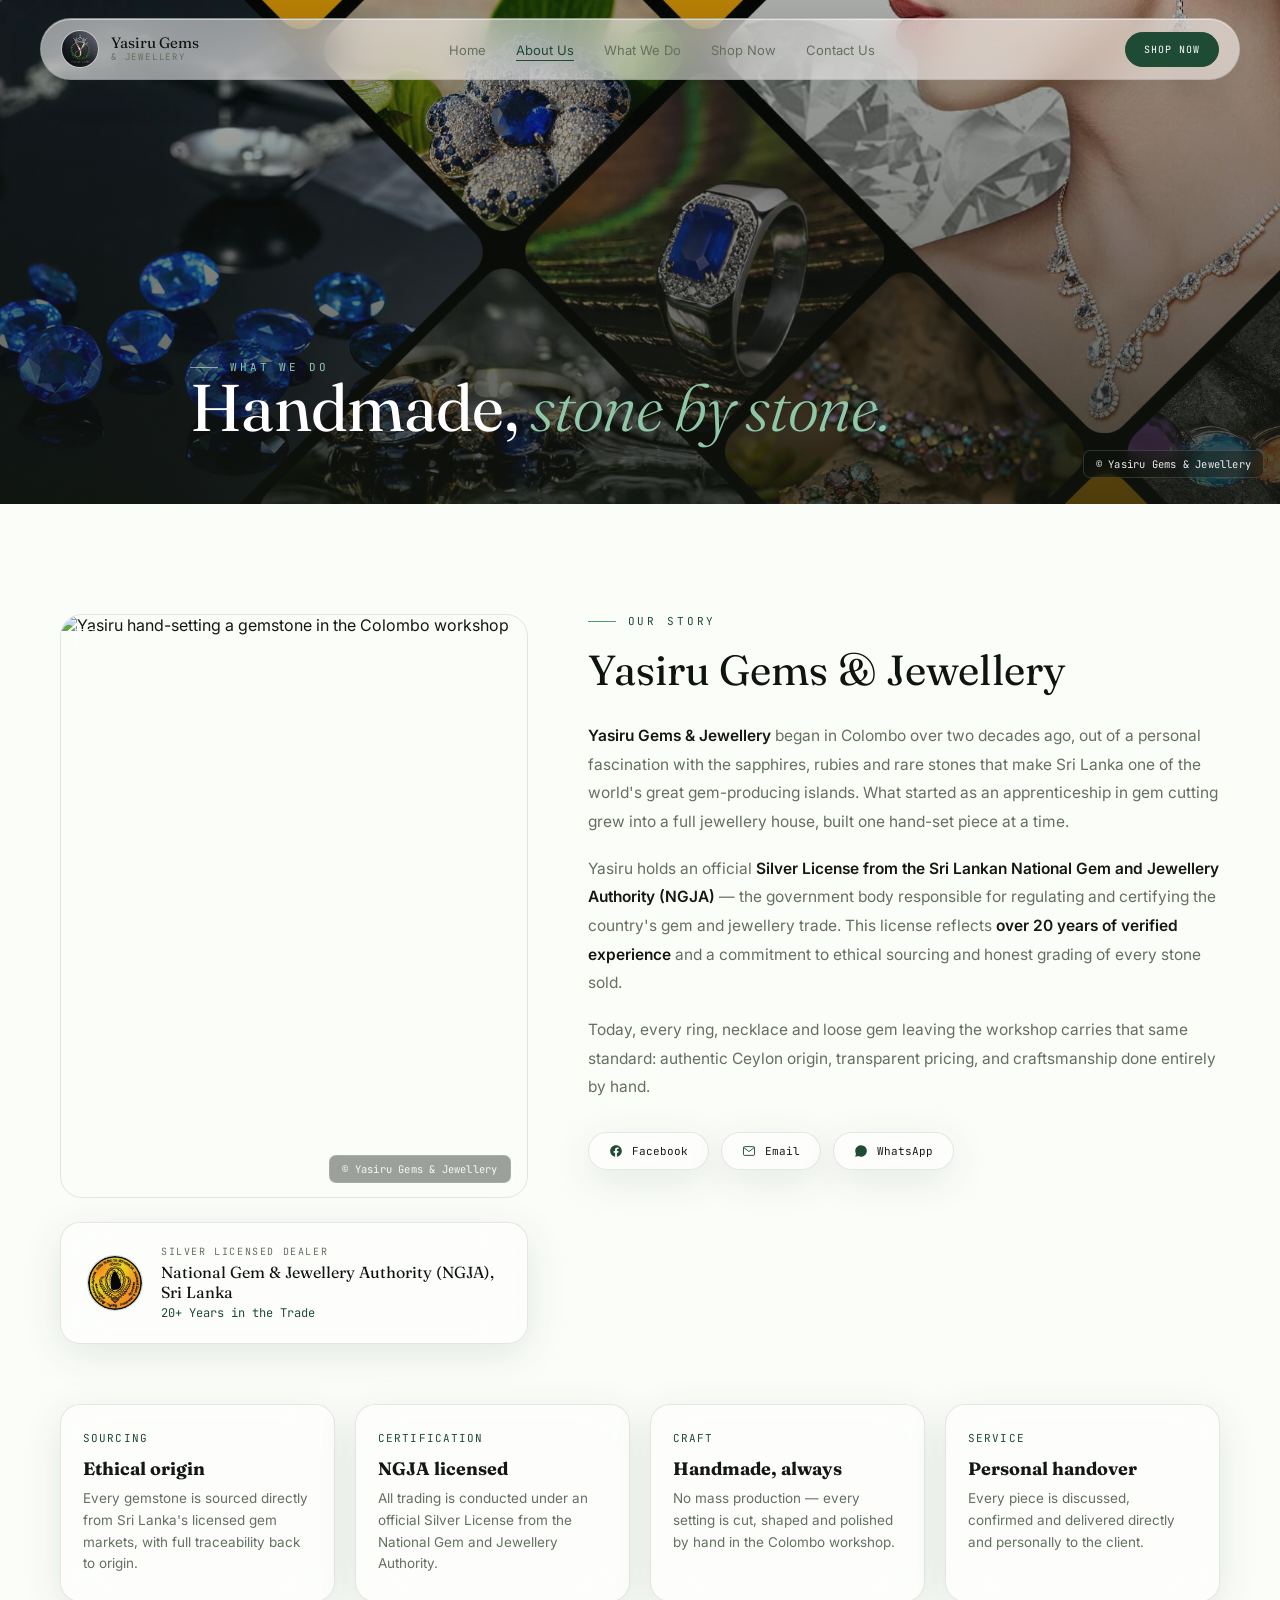
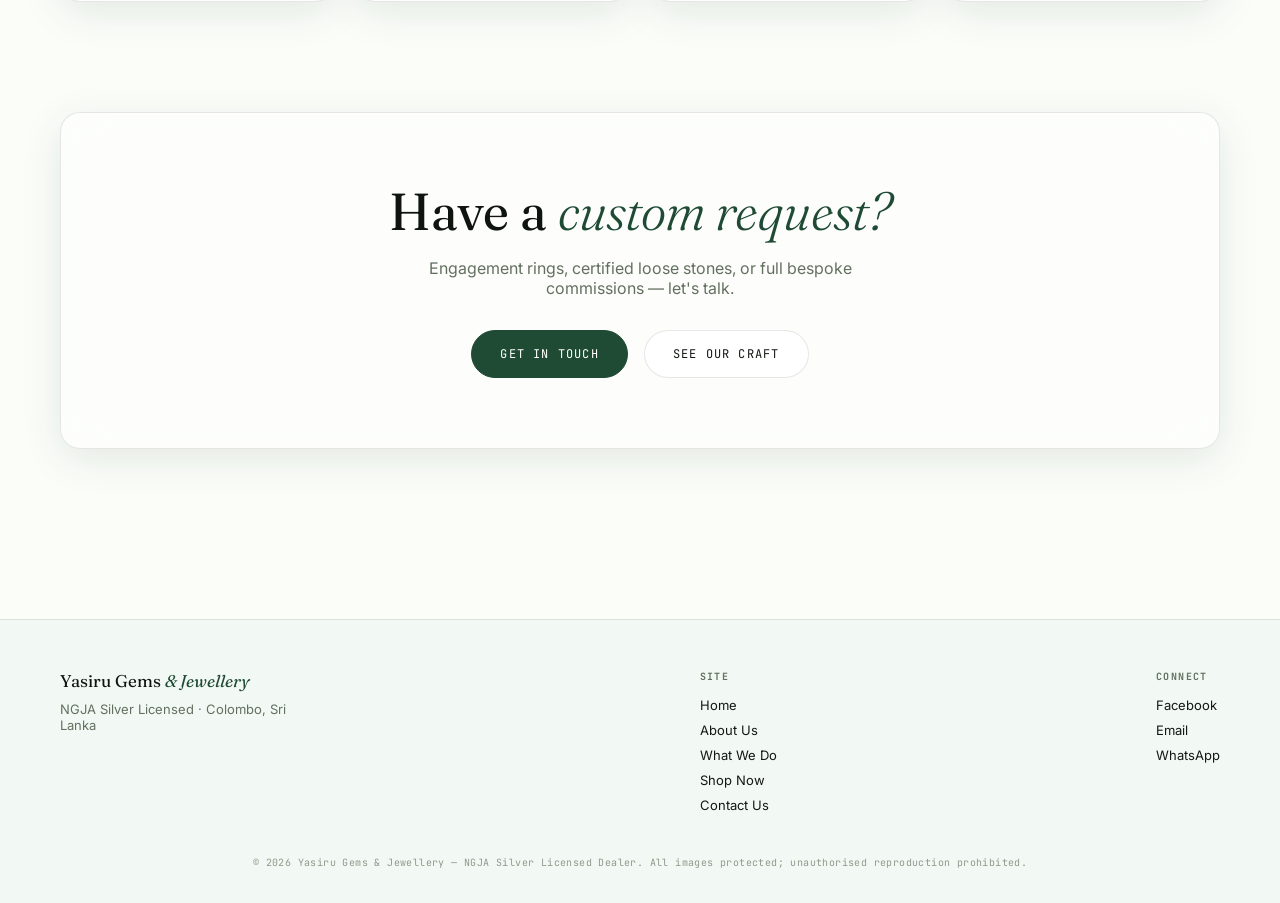
==== commit 3ccc95d0: "Update about.html" ====
--- a/about.html
+++ b/about.html
@@ -46,13 +46,11 @@
   <a href="contact.html">Contact Us</a>
 </div>
 
-<section style="position: relative; width: 100%; height: 60vh; min-height: 400px; overflow: hidden; display: flex; align-items: center;">
-  <video src="AboutBanner.mp4" autoplay muted loop playsinline style="position: absolute; top: 0; left: 0; width: 100%; height: 100%; object-fit: cover; z-index: 1;"></video>
-  <div style="position: absolute; top: 0; left: 0; width: 100%; height: 100%; background: rgba(0,0,0,0.5); z-index: 2;"></div>
-  <div class="hero-content" style="position: relative; z-index: 3; width: 100%;">
+<section class="hero-pagehead" style="background-image:url('What we do banner 1.jpg');">
+  <div class="hero-content">
     <div class="wrap">
-      <div class="eyebrow on-dark">ABOUT US</div>
-      <h1 class="headline">Two decades in the trade.</h1>
+      <div class="eyebrow on-dark">WHAT WE DO</div>
+      <h1 class="headline">Handmade, <em>stone by stone.</em></h1>
     </div>
   </div>
 </section>
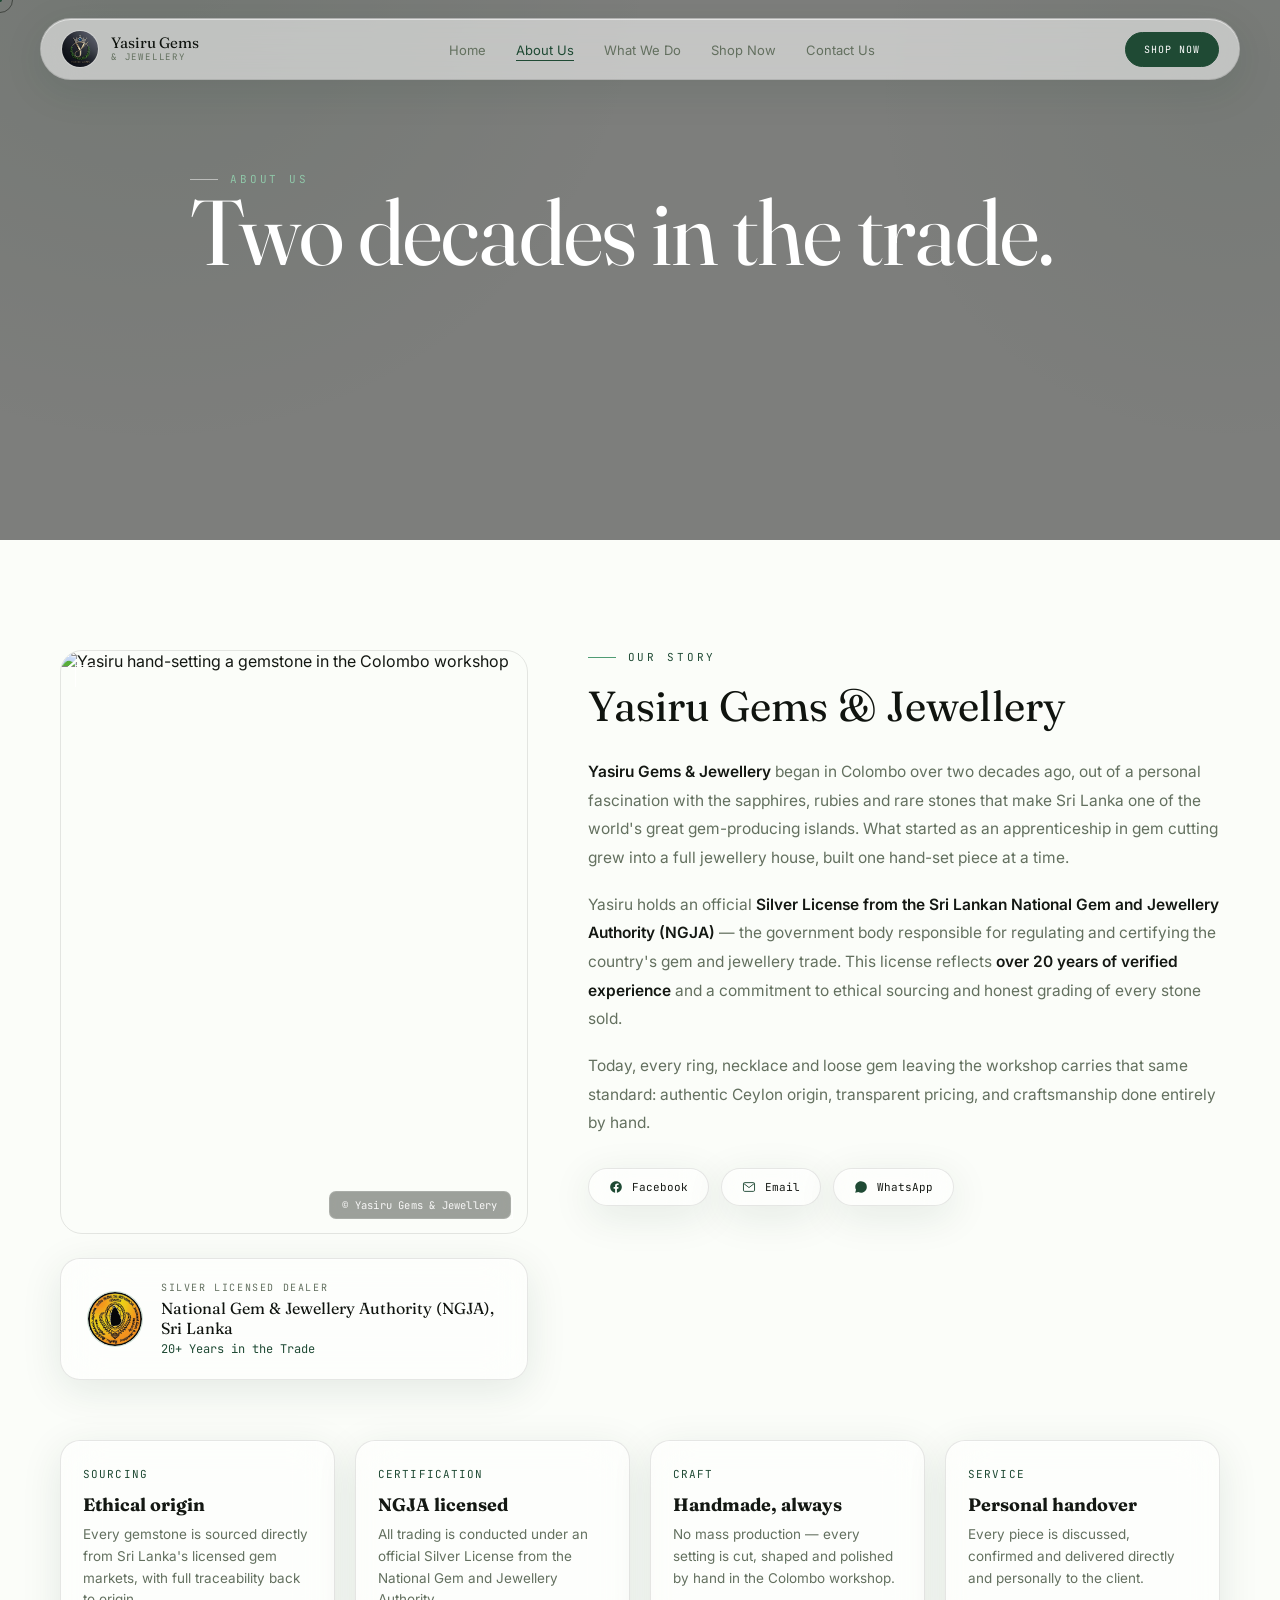
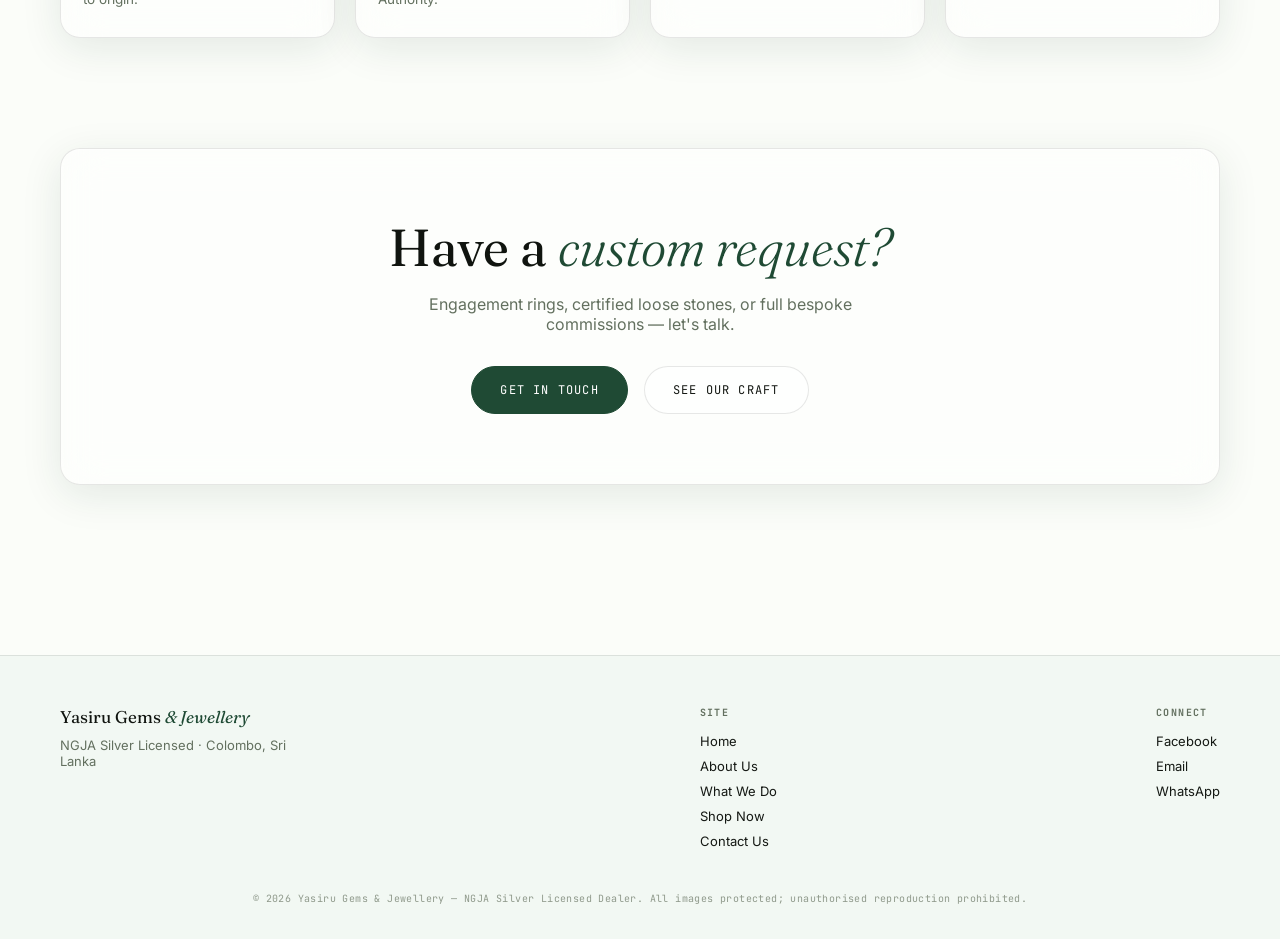
==== commit e8c60e4f: "Replace hero section with video and update text" ====
--- a/about.html
+++ b/about.html
@@ -46,11 +46,13 @@
   <a href="contact.html">Contact Us</a>
 </div>
 
-<section class="hero-pagehead" style="background-image:url('What we do banner 1.jpg');">
-  <div class="hero-content">
+<section style="position: relative; width: 100%; height: 60vh; min-height: 400px; overflow: hidden; display: flex; align-items: center;">
+  <video src="https://raw.githubusercontent.com/prymexai-cyber/YasiruGems-orginal/main/AboutBanner.mp4" autoplay muted loop playsinline style="position: absolute; top: 0; left: 0; width: 100%; height: 100%; object-fit: cover; z-index: 1;"></video>
+  <div style="position: absolute; top: 0; left: 0; width: 100%; height: 100%; background: rgba(0,0,0,0.5); z-index: 2;"></div>
+  <div class="hero-content" style="position: relative; z-index: 3; width: 100%;">
     <div class="wrap">
-      <div class="eyebrow on-dark">WHAT WE DO</div>
-      <h1 class="headline">Handmade, <em>stone by stone.</em></h1>
+      <div class="eyebrow on-dark">ABOUT US</div>
+      <h1 class="headline">Two decades in the trade.</h1>
     </div>
   </div>
 </section>
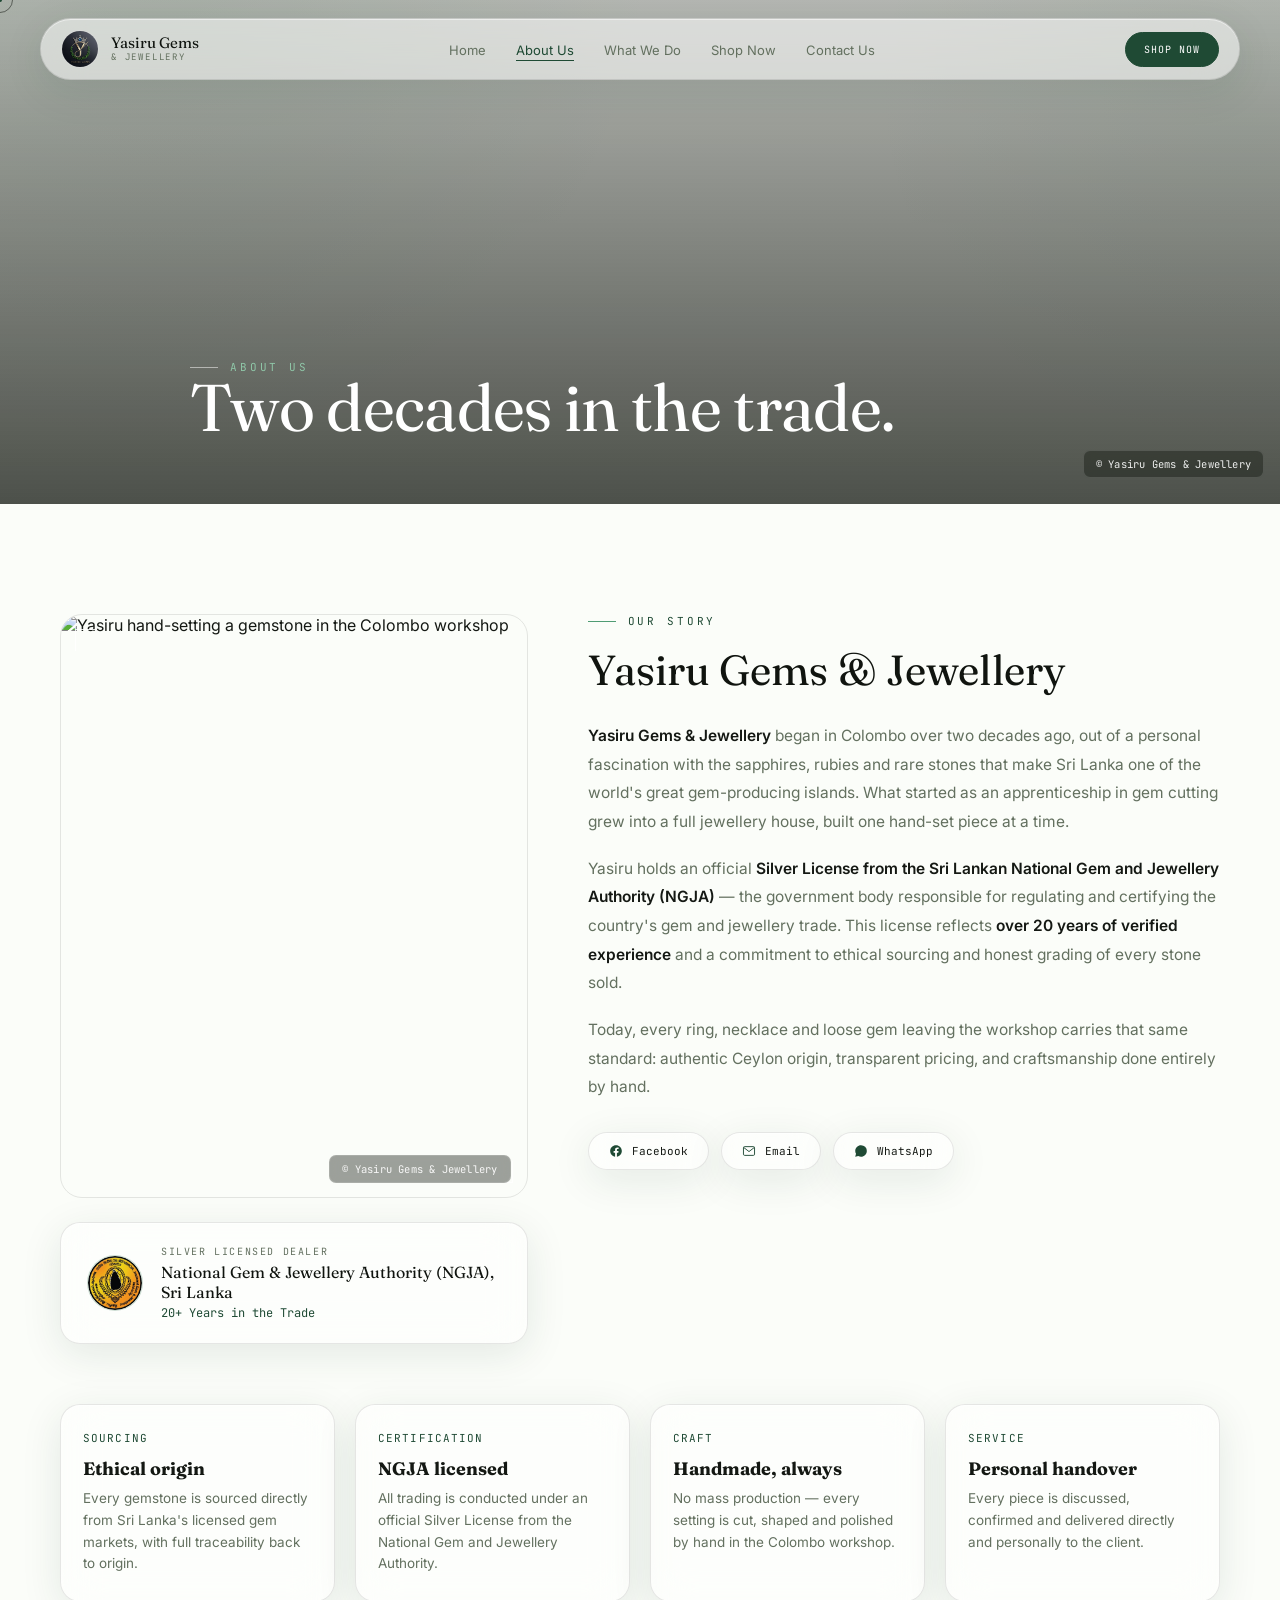
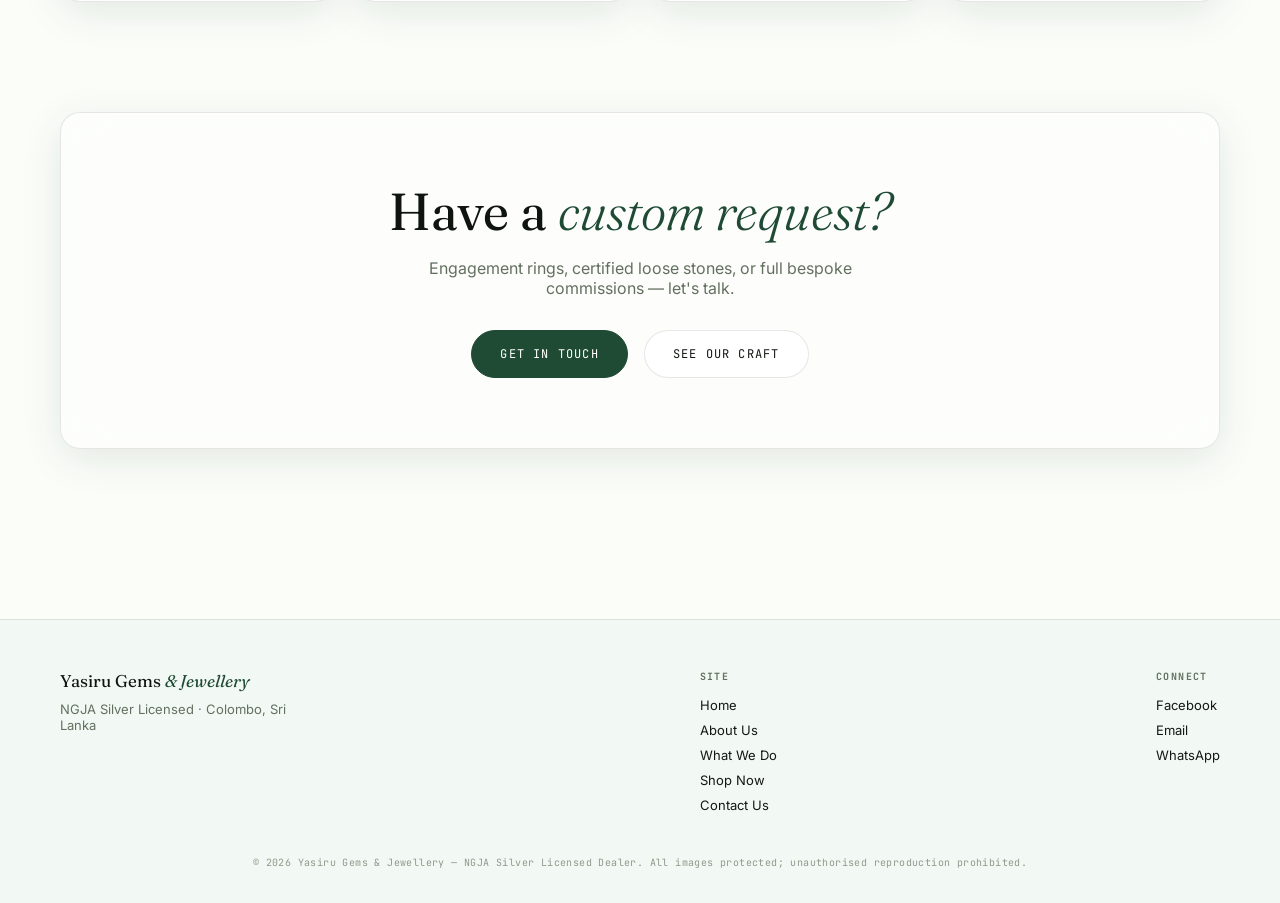
==== commit 371edd82: "Replace video background with image in about section" ====
--- a/about.html
+++ b/about.html
@@ -46,16 +46,15 @@
   <a href="contact.html">Contact Us</a>
 </div>
 
-<section style="position: relative; width: 100%; height: 60vh; min-height: 400px; overflow: hidden; display: flex; align-items: center;">
-  <video src="https://raw.githubusercontent.com/prymexai-cyber/YasiruGems-orginal/main/AboutBanner.mp4" autoplay muted loop playsinline style="position: absolute; top: 0; left: 0; width: 100%; height: 100%; object-fit: cover; z-index: 1;"></video>
-  <div style="position: absolute; top: 0; left: 0; width: 100%; height: 100%; background: rgba(0,0,0,0.5); z-index: 2;"></div>
-  <div class="hero-content" style="position: relative; z-index: 3; width: 100%;">
+<section class="hero-pagehead" style="background-image:url('AboutBanner.jpg');">
+  <div class="hero-content">
     <div class="wrap">
       <div class="eyebrow on-dark">ABOUT US</div>
       <h1 class="headline">Two decades in the trade.</h1>
     </div>
   </div>
 </section>
+    
   
 <section class="section-pad">
   <div class="wrap">
